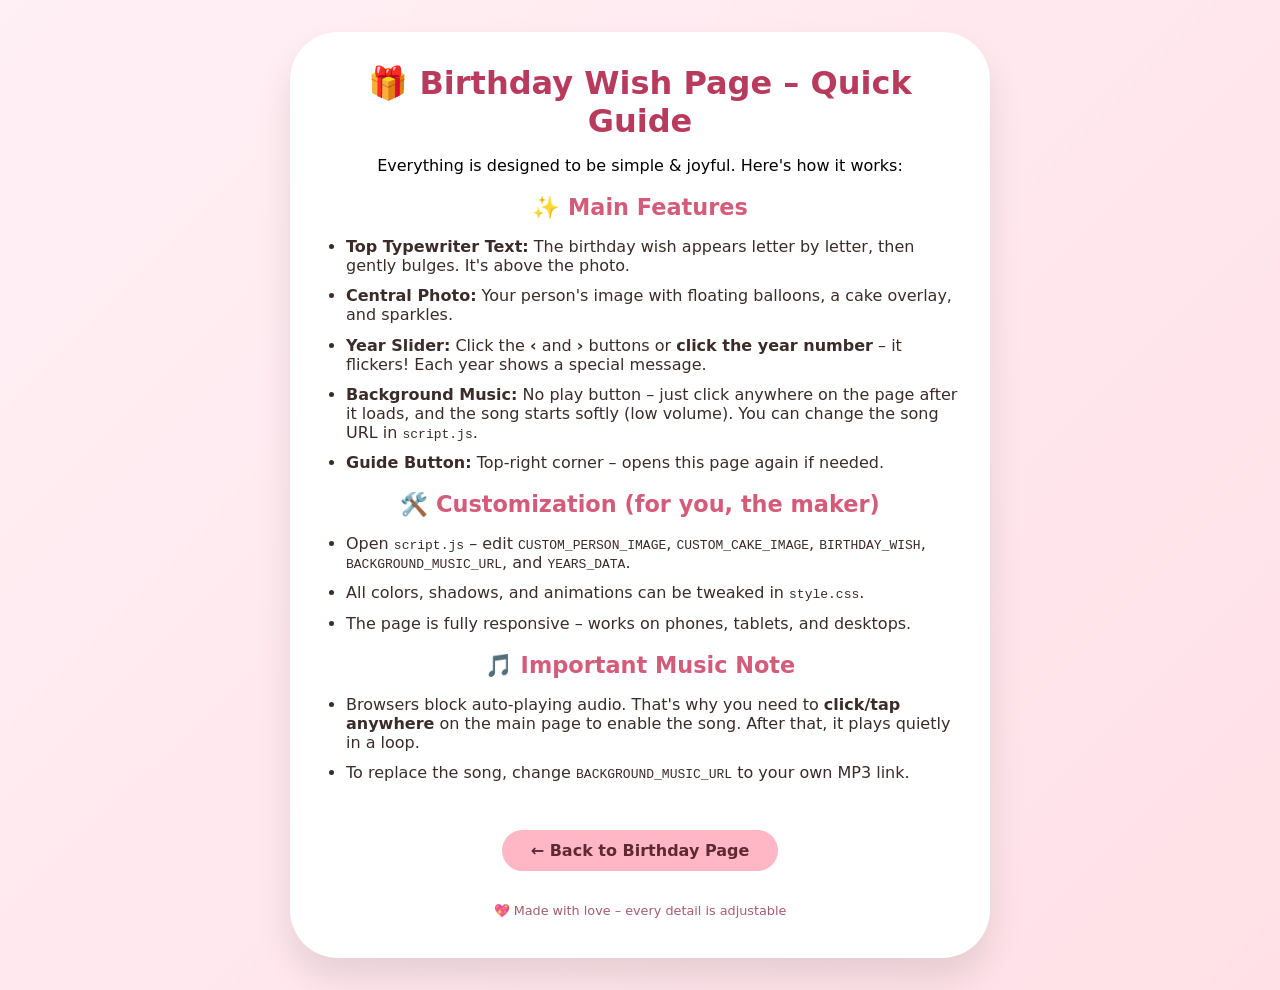
==== guide.html @ 708196f8 "first commit" ====
<!DOCTYPE html>
<html lang="en">
<head>
    <meta charset="UTF-8">
    <meta name="viewport" content="width=device-width, initial-scale=1.0">
    <title>How to Use | Birthday Wish Guide</title>
    <link rel="icon" type="image/jpeg" href="images/logo.jpeg">
    <style>
        * { margin: 0; padding: 0; box-sizing: border-box; }
        body {
            font-family: 'Segoe UI', system-ui, sans-serif;
            background: linear-gradient(135deg, #fff0f5, #ffe0e7);
            min-height: 100vh;
            display: flex;
            justify-content: center;
            align-items: center;
            padding: 2rem;
        }
        .guide-card {
            max-width: 700px;
            background: white;
            border-radius: 48px;
            padding: 2rem 2rem 2.5rem;
            box-shadow: 0 20px 35px rgba(0,0,0,0.1);
            text-align: center;
        }
        h1 { color: #b83b5e; margin-bottom: 1rem; }
        h2 { color: #d45c7a; margin: 1.2rem 0 0.5rem; font-size: 1.4rem; }
        ul { text-align: left; margin: 1rem 0; padding-left: 1.5rem; }
        li { margin: 0.7rem 0; color: #3b2c2a; }
        .back-btn {
            display: inline-block;
            margin-top: 2rem;
            background: #ffb7c5;
            padding: 0.7rem 1.8rem;
            border-radius: 40px;
            text-decoration: none;
            color: #5e2a2f;
            font-weight: bold;
            transition: 0.2s;
        }
        .back-btn:hover { background: #ff99ae; color: white; }
        footer { margin-top: 2rem; font-size: 0.8rem; color: #a55c6e; }
    </style>
</head>
<body>
<div class="guide-card">
    <h1>🎁 Birthday Wish Page – Quick Guide</h1>
    <p>Everything is designed to be simple & joyful. Here's how it works:</p>
    
    <h2>✨ Main Features</h2>
    <ul>
        <li><strong>Top Typewriter Text:</strong> The birthday wish appears letter by letter, then gently bulges. It's above the photo.</li>
        <li><strong>Central Photo:</strong> Your person's image with floating balloons, a cake overlay, and sparkles.</li>
        <li><strong>Year Slider:</strong> Click the <strong>‹</strong> and <strong>›</strong> buttons or <strong>click the year number</strong> – it flickers! Each year shows a special message.</li>
        <li><strong>Background Music:</strong> No play button – just click anywhere on the page after it loads, and the song starts softly (low volume). You can change the song URL in <code>script.js</code>.</li>
        <li><strong>Guide Button:</strong> Top‑right corner – opens this page again if needed.</li>
    </ul>

    <h2>🛠️ Customization (for you, the maker)</h2>
    <ul>
        <li>Open <code>script.js</code> – edit <code>CUSTOM_PERSON_IMAGE</code>, <code>CUSTOM_CAKE_IMAGE</code>, <code>BIRTHDAY_WISH</code>, <code>BACKGROUND_MUSIC_URL</code>, and <code>YEARS_DATA</code>.</li>
        <li>All colors, shadows, and animations can be tweaked in <code>style.css</code>.</li>
        <li>The page is fully responsive – works on phones, tablets, and desktops.</li>
    </ul>

    <h2>🎵 Important Music Note</h2>
    <ul>
        <li>Browsers block auto‑playing audio. That's why you need to <strong>click/tap anywhere</strong> on the main page to enable the song. After that, it plays quietly in a loop.</li>
        <li>To replace the song, change <code>BACKGROUND_MUSIC_URL</code> to your own MP3 link.</li>
    </ul>

    <a href="index.html" class="back-btn">← Back to Birthday Page</a>
    <footer>💖 Made with love – every detail is adjustable</footer>
</div>
</body>
</html>
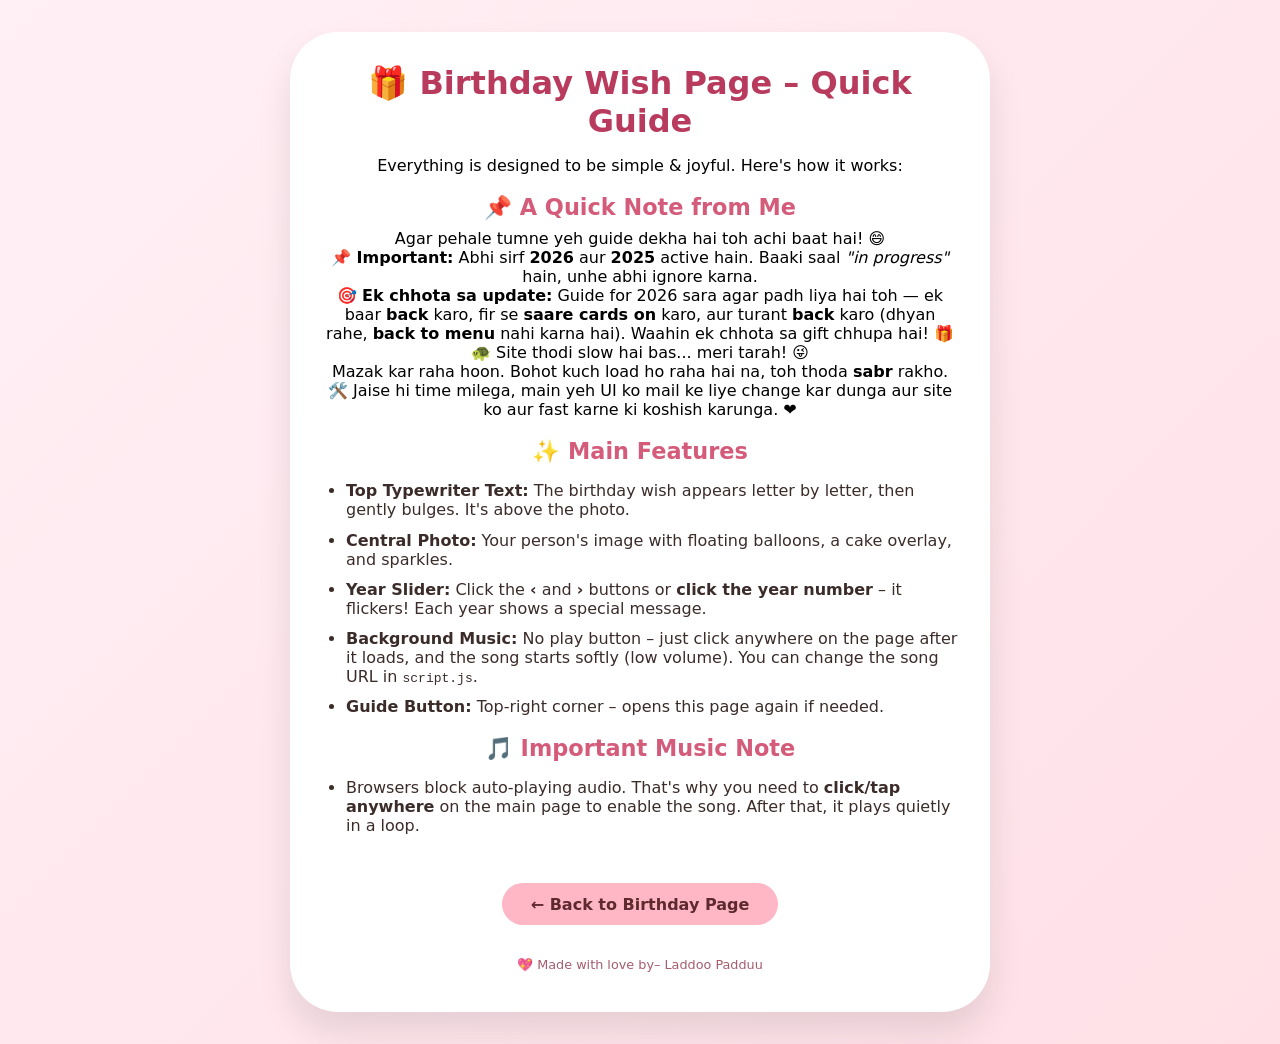
==== commit d1f5054b: "guide updatd" ====
--- a/guide.html
+++ b/guide.html
@@ -48,6 +48,20 @@
     <h1>🎁 Birthday Wish Page – Quick Guide</h1>
     <p>Everything is designed to be simple & joyful. Here's how it works:</p>
     
+     <!-- Adding user's custom playful/instructional text here -->
+    <h2>📌 A Quick Note from Me</h2>
+     <p>Agar pehale tumne yeh guide dekha hai toh achi baat hai! 😄</p>
+    
+
+    <p><strong>📌 Important:</strong> Abhi sirf <strong>2026</strong> aur <strong>2025</strong> active hain. Baaki saal <em>"in progress"</em> hain, unhe abhi ignore karna.</p>
+    
+    <p>🎯 <strong>Ek chhota sa update:</strong> Guide for 2026 sara agar padh liya hai toh — ek baar <strong>back</strong> karo, fir se <strong>saare cards on</strong> karo, aur turant <strong>back</strong> karo (dhyan rahe, <strong>back to menu</strong> nahi karna hai). Waahin ek chhota sa gift chhupa hai! 🎁</p>
+    
+    <p>🐢 Site thodi slow hai bas... meri tarah! 😜<br>
+    Mazak kar raha hoon. Bohot kuch load ho raha hai na, toh thoda <strong>sabr</strong> rakho.</p>
+    
+    <p>🛠️ Jaise hi time milega, main yeh UI ko mail ke liye change kar dunga aur site ko aur fast karne ki koshish karunga. ❤️</p>
+
     <h2>✨ Main Features</h2>
     <ul>
         <li><strong>Top Typewriter Text:</strong> The birthday wish appears letter by letter, then gently bulges. It's above the photo.</li>
@@ -57,21 +71,13 @@
         <li><strong>Guide Button:</strong> Top‑right corner – opens this page again if needed.</li>
     </ul>
 
-    <h2>🛠️ Customization (for you, the maker)</h2>
-    <ul>
-        <li>Open <code>script.js</code> – edit <code>CUSTOM_PERSON_IMAGE</code>, <code>CUSTOM_CAKE_IMAGE</code>, <code>BIRTHDAY_WISH</code>, <code>BACKGROUND_MUSIC_URL</code>, and <code>YEARS_DATA</code>.</li>
-        <li>All colors, shadows, and animations can be tweaked in <code>style.css</code>.</li>
-        <li>The page is fully responsive – works on phones, tablets, and desktops.</li>
-    </ul>
-
     <h2>🎵 Important Music Note</h2>
     <ul>
         <li>Browsers block auto‑playing audio. That's why you need to <strong>click/tap anywhere</strong> on the main page to enable the song. After that, it plays quietly in a loop.</li>
-        <li>To replace the song, change <code>BACKGROUND_MUSIC_URL</code> to your own MP3 link.</li>
     </ul>
 
     <a href="index.html" class="back-btn">← Back to Birthday Page</a>
-    <footer>💖 Made with love – every detail is adjustable</footer>
+    <footer>💖 Made with love by– Laddoo Padduu</footer>
 </div>
 </body>
 </html>
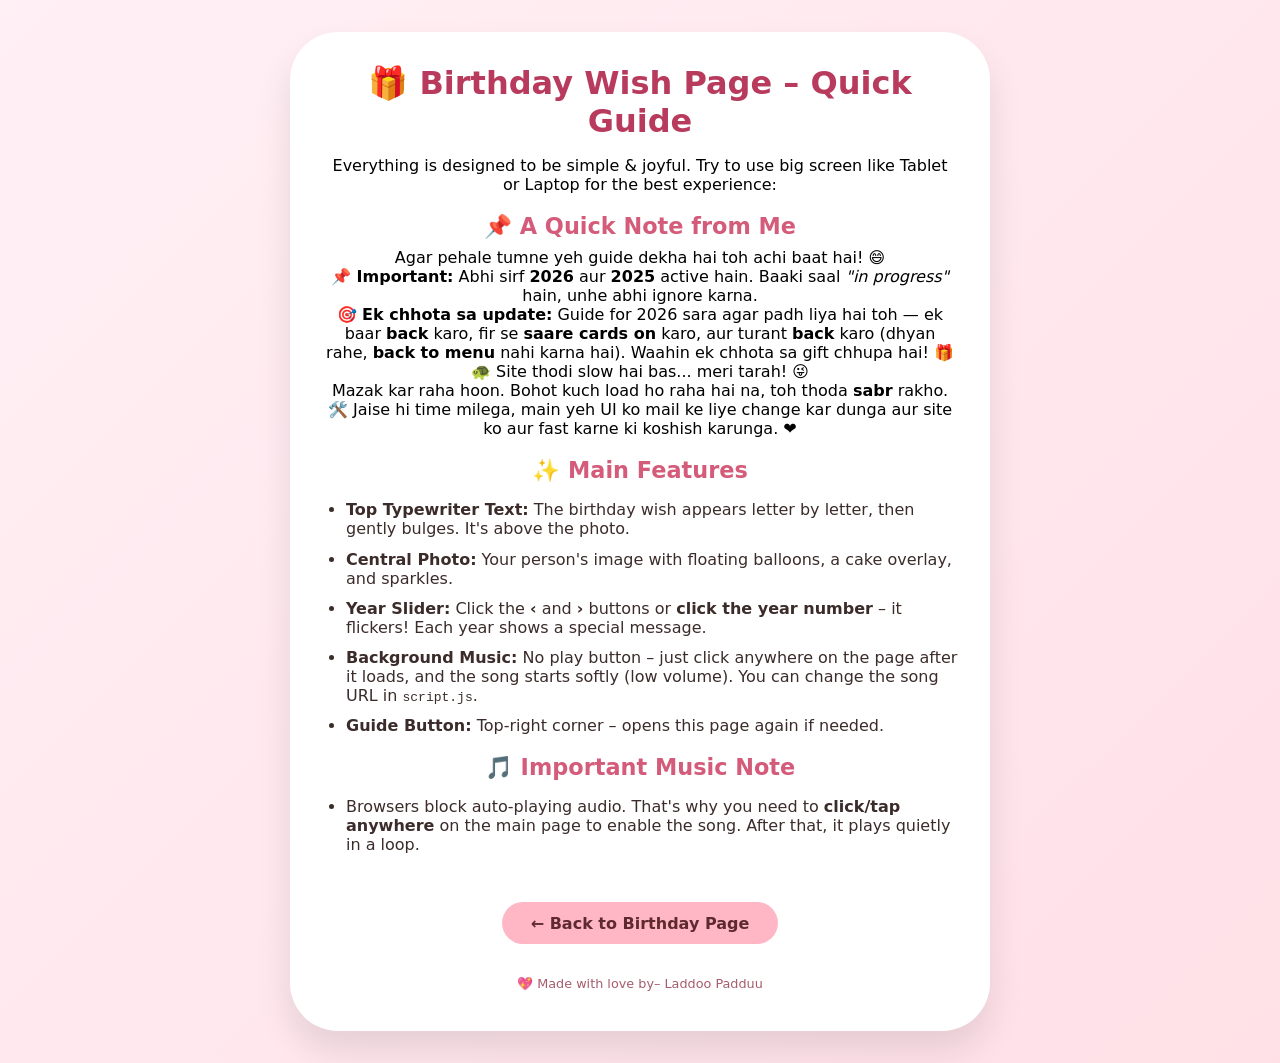
==== commit ac72ec73: "new UI index page changed, need to fasten the site next time" ====
--- a/guide.html
+++ b/guide.html
@@ -46,7 +46,7 @@
 <body>
 <div class="guide-card">
     <h1>🎁 Birthday Wish Page – Quick Guide</h1>
-    <p>Everything is designed to be simple & joyful. Here's how it works:</p>
+    <p>Everything is designed to be simple & joyful. Try to use big screen like Tablet or Laptop for the best experience:</p>
     
      <!-- Adding user's custom playful/instructional text here -->
     <h2>📌 A Quick Note from Me</h2>
